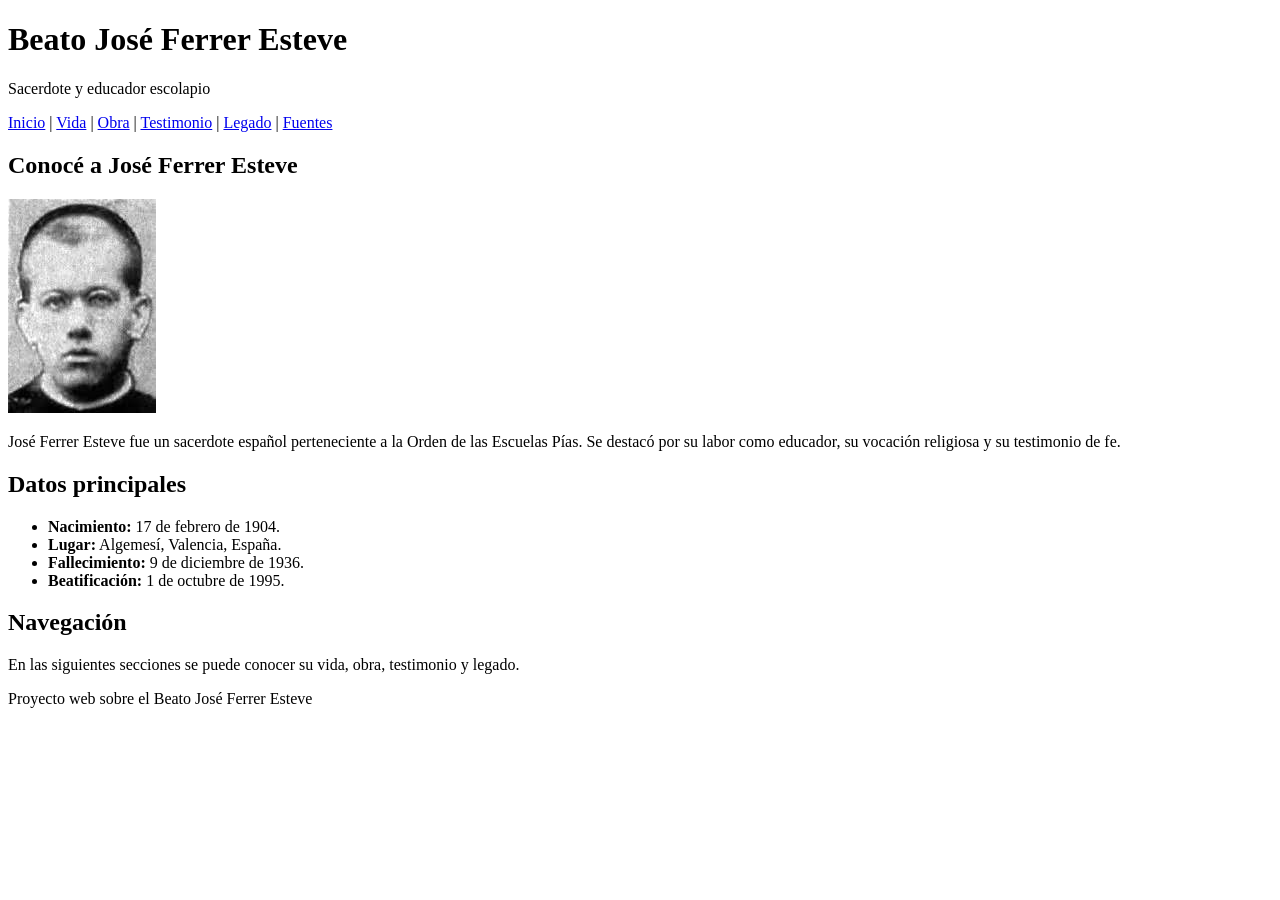
==== index.html @ 9f301a45 "Add files via upload" ====
<!DOCTYPE html>
<html lang="es">
<head>
    <meta charset="UTF-8">
    <meta name="viewport" content="width=device-width, initial-scale=1.0">
    <title>Inicio | Beato José Ferrer Esteve</title>
</head>
<body>
<header>
    <h1>Beato José Ferrer Esteve</h1>
    <p>Sacerdote y educador escolapio</p>
    <nav>
        <a href="index.html">Inicio</a> |
        <a href="pages/vida.html">Vida</a> |
        <a href="pages/obra.html">Obra</a> |
        <a href="pages/testimonio.html">Testimonio</a> |
        <a href="pages/legado.html">Legado</a> |
        <a href="pages/fuentes.html">Fuentes</a>
    </nav>
</header>
<main>

<section>
    <h2>Conocé a José Ferrer Esteve</h2>
    <img src="img/jose-ferrer-placeholder.jfif" alt="Imagen del Beato José Ferrer Esteve">
    <p>José Ferrer Esteve fue un sacerdote español perteneciente a la Orden de las Escuelas Pías. Se destacó por su labor como educador, su vocación religiosa y su testimonio de fe.</p>
</section>

<section>
    <h2>Datos principales</h2>
    <ul>
        <li><strong>Nacimiento:</strong> 17 de febrero de 1904.</li>
        <li><strong>Lugar:</strong> Algemesí, Valencia, España.</li>
        <li><strong>Fallecimiento:</strong> 9 de diciembre de 1936.</li>
        <li><strong>Beatificación:</strong> 1 de octubre de 1995.</li>
    </ul>
</section>

<section>
    <h2>Navegación</h2>
    <p>En las siguientes secciones se puede conocer su vida, obra, testimonio y legado.</p>
</section>

</main>
<footer>
    <p>Proyecto web sobre el Beato José Ferrer Esteve</p>
</footer>
</body>
</html>
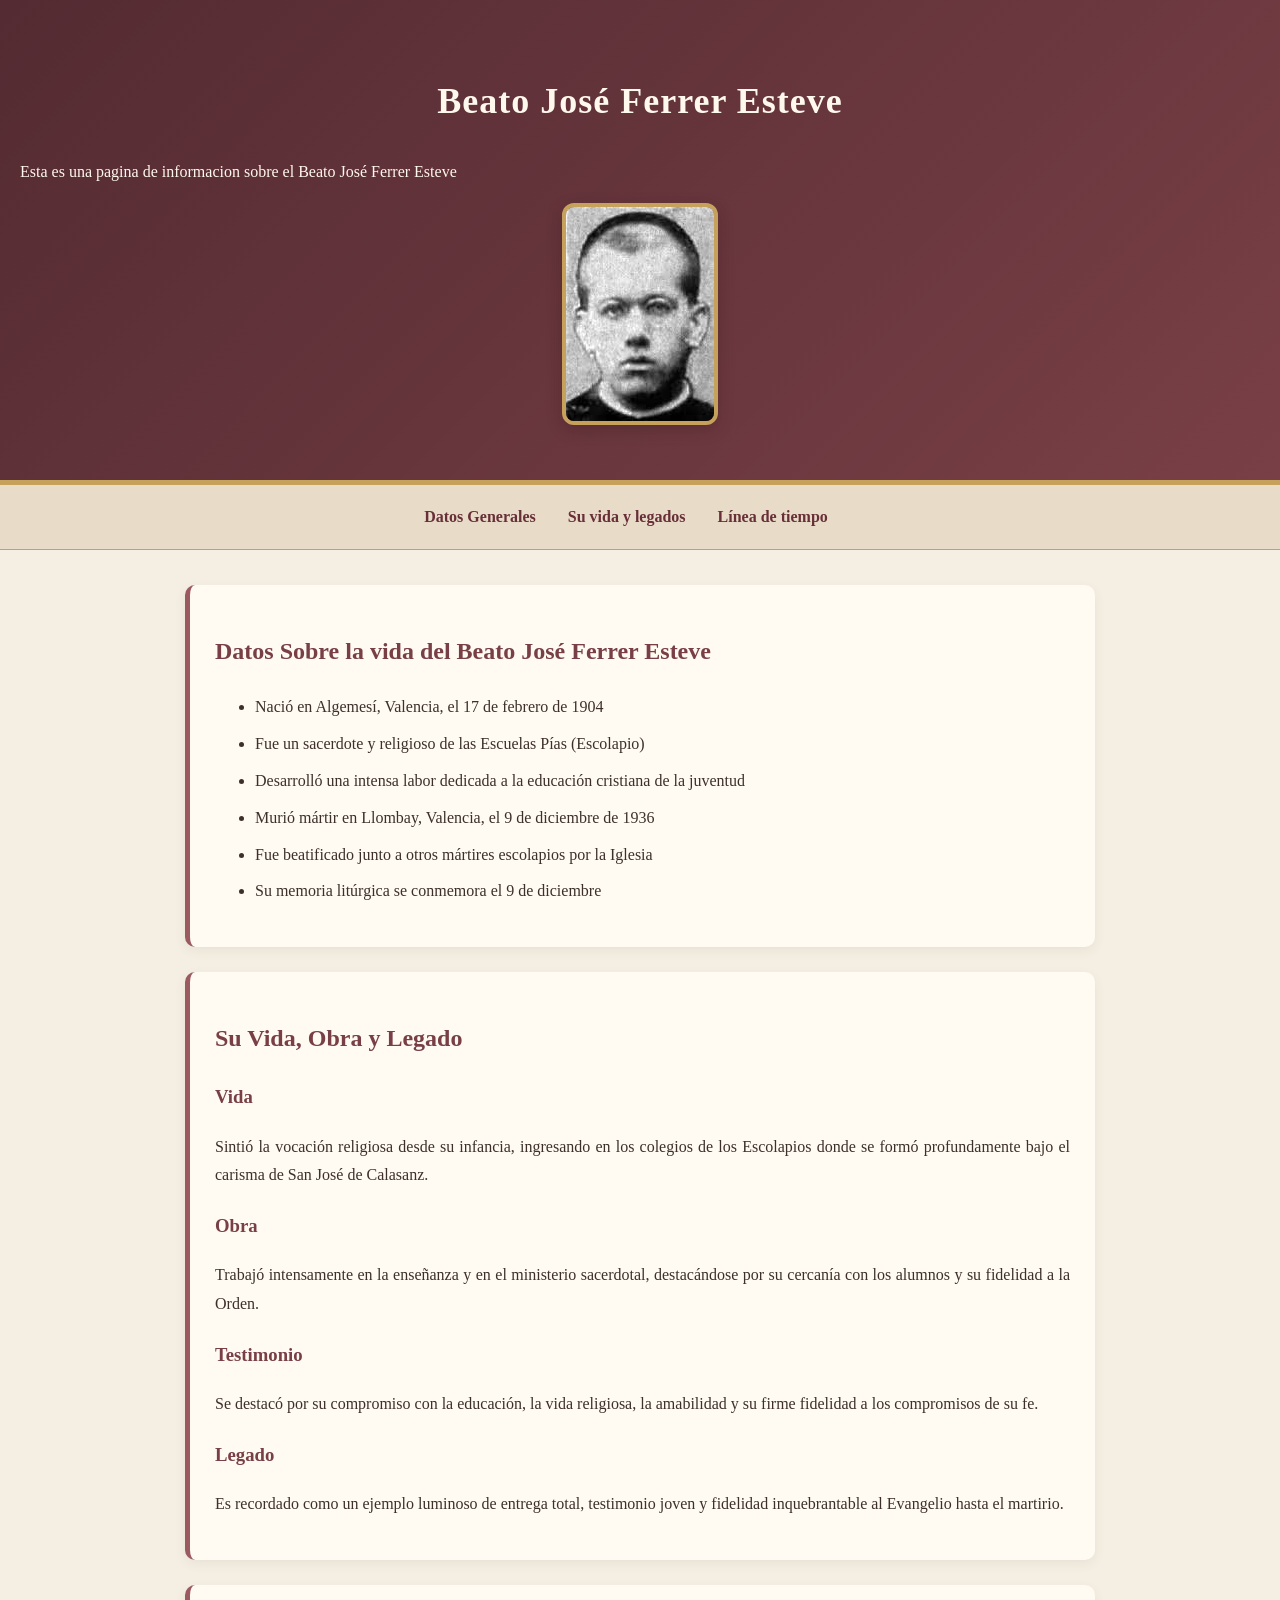
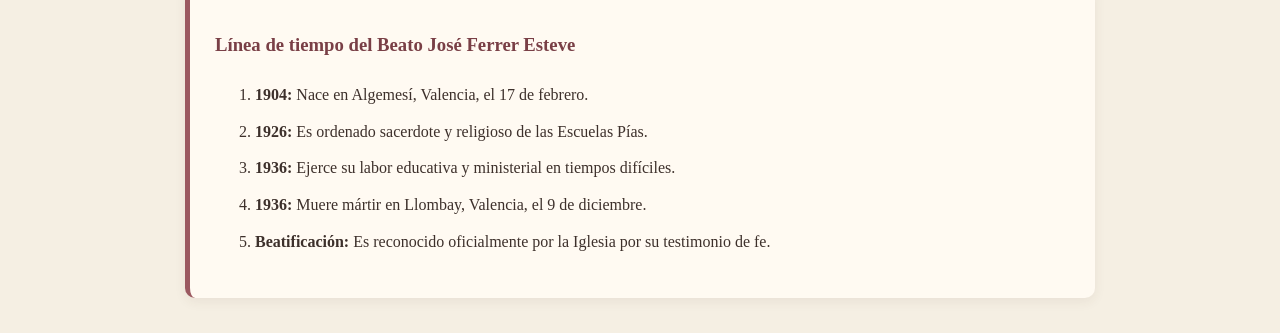
==== commit 02d7bb4c: "Add files via upload" ====
--- a/index.html
+++ b/index.html
@@ -1,49 +1,65 @@
 <!DOCTYPE html>
-<html lang="es">
+<html lang="en">
 <head>
     <meta charset="UTF-8">
+    <meta http-equiv="X-UA-Compatible" content="IE=edge">
     <meta name="viewport" content="width=device-width, initial-scale=1.0">
-    <title>Inicio | Beato José Ferrer Esteve</title>
+    <link rel="stylesheet" href="css/estilos.css">
+    <title>Beato José Ferrer Esteve</title>
 </head>
 <body>
-<header>
-    <h1>Beato José Ferrer Esteve</h1>
-    <p>Sacerdote y educador escolapio</p>
+    <header>
+        <h1>Beato José Ferrer Esteve</h1>
+        <p>Esta es una pagina de informacion sobre el Beato José Ferrer Esteve</p>
+        <img src="img/jose-ferrer-placeholder.jfif" alt="Beato José Ferrer Esteve">
+    </header>
     <nav>
-        <a href="index.html">Inicio</a> |
-        <a href="pages/vida.html">Vida</a> |
-        <a href="pages/obra.html">Obra</a> |
-        <a href="pages/testimonio.html">Testimonio</a> |
-        <a href="pages/legado.html">Legado</a> |
-        <a href="pages/fuentes.html">Fuentes</a>
+        <a href="#vida">Datos Generales</a>
+        <a href="#legado">Su vida y legados</a>
+        <a href="#linea-tiempo">Línea de tiempo</a>
+        <a href=""></a>
     </nav>
-</header>
-<main>
-
-<section>
-    <h2>Conocé a José Ferrer Esteve</h2>
-    <img src="img/jose-ferrer-placeholder.jfif" alt="Imagen del Beato José Ferrer Esteve">
-    <p>José Ferrer Esteve fue un sacerdote español perteneciente a la Orden de las Escuelas Pías. Se destacó por su labor como educador, su vocación religiosa y su testimonio de fe.</p>
-</section>
-
-<section>
-    <h2>Datos principales</h2>
-    <ul>
-        <li><strong>Nacimiento:</strong> 17 de febrero de 1904.</li>
-        <li><strong>Lugar:</strong> Algemesí, Valencia, España.</li>
-        <li><strong>Fallecimiento:</strong> 9 de diciembre de 1936.</li>
-        <li><strong>Beatificación:</strong> 1 de octubre de 1995.</li>
-    </ul>
-</section>
-
-<section>
-    <h2>Navegación</h2>
-    <p>En las siguientes secciones se puede conocer su vida, obra, testimonio y legado.</p>
-</section>
-
-</main>
-<footer>
-    <p>Proyecto web sobre el Beato José Ferrer Esteve</p>
-</footer>
+    <main>
+        <section class="vida">
+            <h2>Datos Sobre la vida del Beato José Ferrer Esteve</h2>
+            <ul>
+                <li>Nació en Algemesí, Valencia, el 17 de febrero de 1904</li>
+                <li>Fue un sacerdote y religioso de las Escuelas Pías (Escolapio)</li>
+                <li>Desarrolló una intensa labor dedicada a la educación cristiana de la juventud</li>
+                <li>Murió mártir en Llombay, Valencia, el 9 de diciembre de 1936</li>
+                <li>Fue beatificado junto a otros mártires escolapios por la Iglesia</li>
+                <li>Su memoria litúrgica se conmemora el 9 de diciembre</li>
+            </ul>
+        </section>
+        <section class="legado">
+            <h2>Su Vida, Obra y Legado</h2>
+            <div>
+                <h3>Vida</h3>
+                <p>Sintió la vocación religiosa desde su infancia, ingresando en los colegios de los Escolapios donde se formó profundamente bajo el carisma de San José de Calasanz.</p>
+            </div>
+            <div>
+                <h3>Obra</h3>
+                <p>Trabajó intensamente en la enseñanza y en el ministerio sacerdotal, destacándose por su cercanía con los alumnos y su fidelidad a la Orden.</p>
+            </div>
+            <div>
+                <h3>Testimonio</h3>
+                <p>Se destacó por su compromiso con la educación, la vida religiosa, la amabilidad y su firme fidelidad a los compromisos de su fe.</p>
+            </div>
+            <div>
+                <h3>Legado</h3>
+                <p>Es recordado como un ejemplo luminoso de entrega total, testimonio joven y fidelidad inquebrantable al Evangelio hasta el martirio.</p>
+            </div>
+        </section>
+        <section id="linea-tiempo">
+            <h3>Línea de tiempo del Beato José Ferrer Esteve</h3>
+            <ol>
+                <li><strong>1904:</strong> Nace en Algemesí, Valencia, el 17 de febrero.</li>
+                <li><strong>1926:</strong> Es ordenado sacerdote y religioso de las Escuelas Pías.</li>
+                <li><strong>1936:</strong> Ejerce su labor educativa y ministerial en tiempos difíciles.</li>
+                <li><strong>1936:</strong> Muere mártir en Llombay, Valencia, el 9 de diciembre.</li>
+                <li><strong>Beatificación:</strong> Es reconocido oficialmente por la Iglesia por su testimonio de fe.</li>
+            </ol>
+        </section>
+    </main>
 </body>
-</html>
+</html>
--- a/css/estilos.css
+++ b/css/estilos.css
@@ -0,0 +1,122 @@
+
+* {
+    box-sizing: border-box;
+}
+
+body {
+    margin: 0;
+    font-family: Georgia, "Times New Roman", serif;
+    background-color: #f5efe3;
+    color: #3d302b;
+    line-height: 1.8;
+}
+
+header {
+    background: linear-gradient(135deg, #542b32, #793f46);
+    color: #fff8ed;
+    text-align: center;
+    padding: 45px 20px;
+    border-bottom: 5px solid #c6a15b;
+}
+
+header h1 {
+    color: #fff8ed;
+    font-size: 36px;
+    letter-spacing: 1px;
+}
+
+header img {
+    max-width: 230px;
+    height: auto;
+    border: 4px solid #c6a15b;
+    border-radius: 12px;
+    box-shadow: 0 5px 15px #2c171744;
+}
+
+nav {
+    background-color: #e8dcc8;
+    padding: 18px;
+    text-align: center;
+    border-bottom: 1px solid #c6a15b;
+}
+
+nav a {
+    color: #682f38;
+    text-decoration: none;
+    font-weight: bold;
+    margin: 0 14px;
+    transition: color 0.3s;
+}
+
+nav a:hover {
+    color: #b18a43;
+    text-decoration: underline;
+}
+
+main {
+    max-width: 950px;
+    margin: 35px auto;
+    padding: 0 20px;
+}
+
+section {
+    background-color: #fffaf2;
+    padding: 25px;
+    margin-bottom: 25px;
+    border-radius: 10px;
+    border-left: 5px solid #9b5960;
+    box-shadow: 0 4px 12px #54352a12;
+}
+
+h2, h3 {
+    color: #793f46;
+}
+
+p {
+    text-align: justify;
+}
+
+li {
+    margin-bottom: 8px;
+}
+
+a {
+    color: #793f46;
+}
+
+img {
+    max-width: 100%;
+}
+
+footer {
+    background-color: #542b32;
+    color: #fff8ed;
+    text-align: center;
+    padding: 28px 15px;
+    margin-top: 40px;
+    border-top: 5px solid #c6a15b;
+}
+
+footer p {
+    text-align: center;
+    margin: 5px;
+}
+
+@media (max-width: 600px) {
+    header h1 {
+        font-size: 28px;
+    }
+
+    nav a {
+        display: inline-block;
+        margin: 6px;
+    }
+
+    main {
+        padding: 0 12px;
+    }
+
+    section {
+        padding: 18px;
+    }
+}
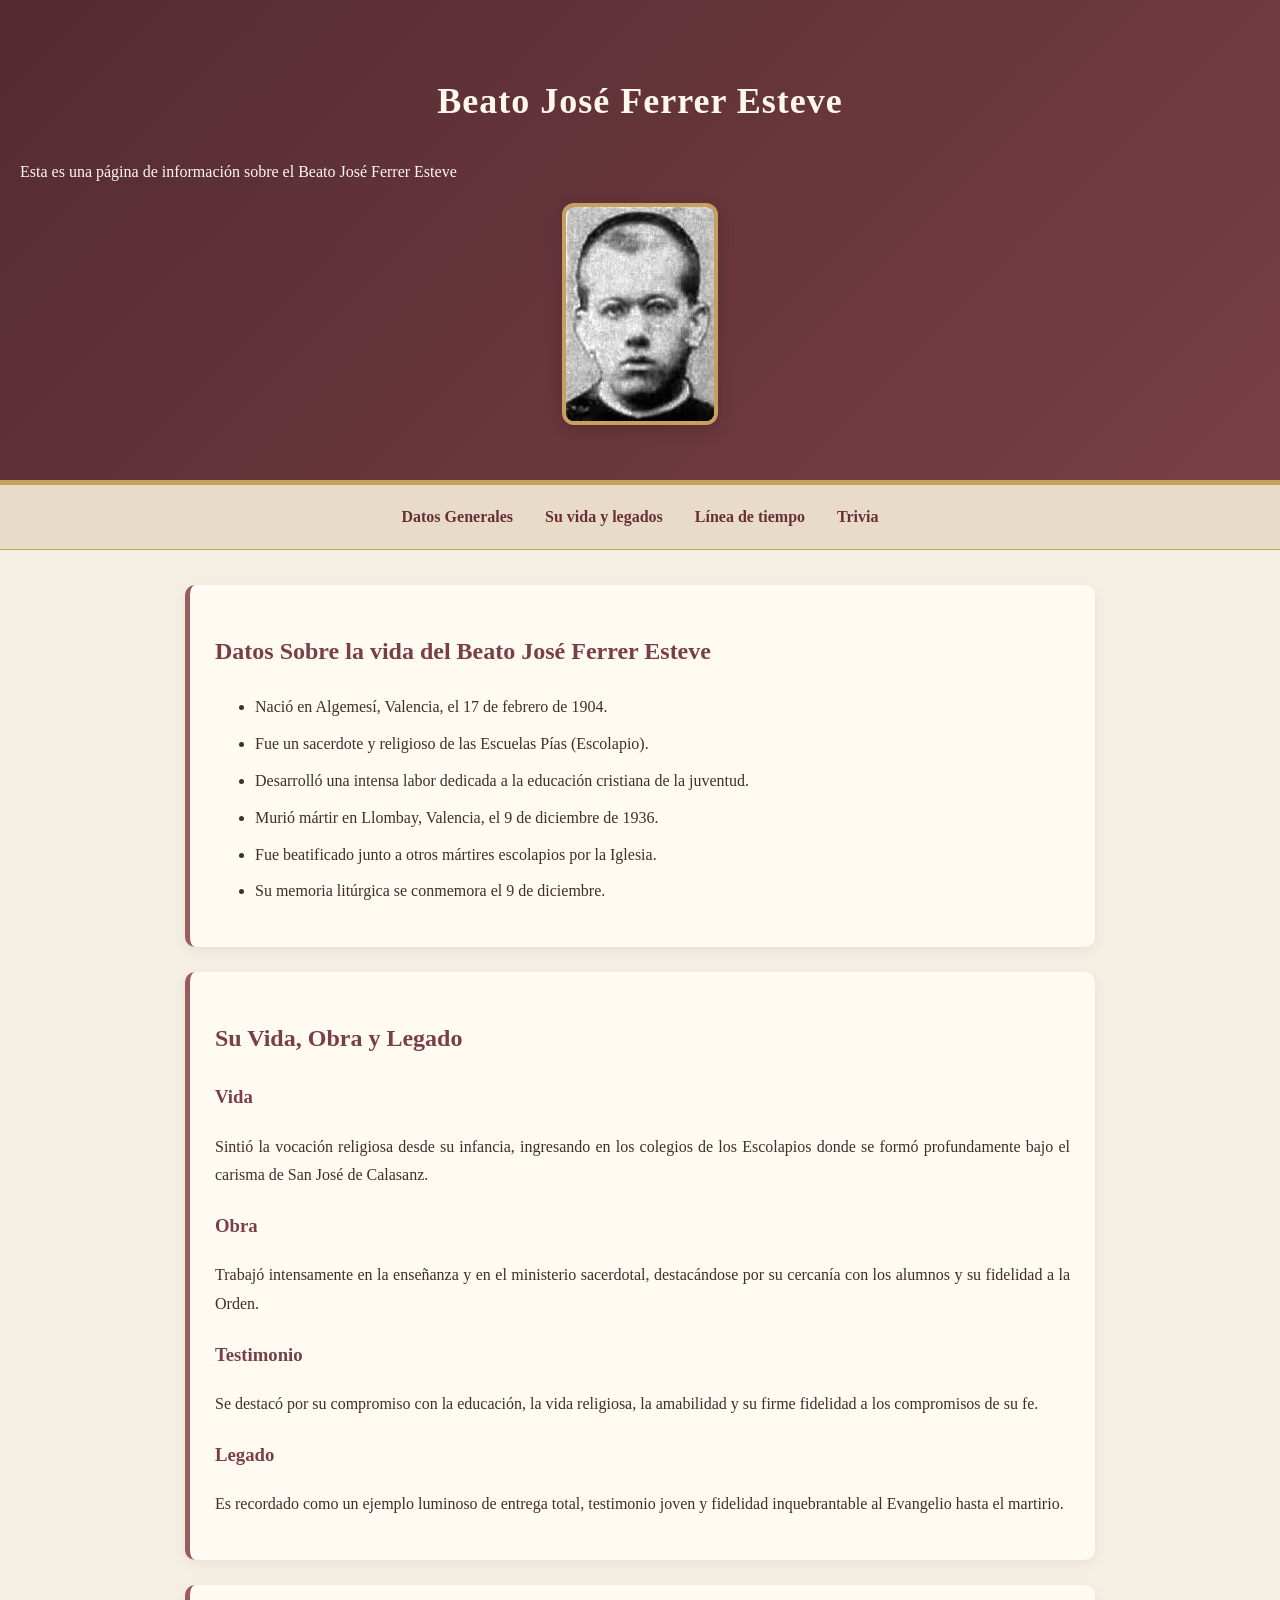
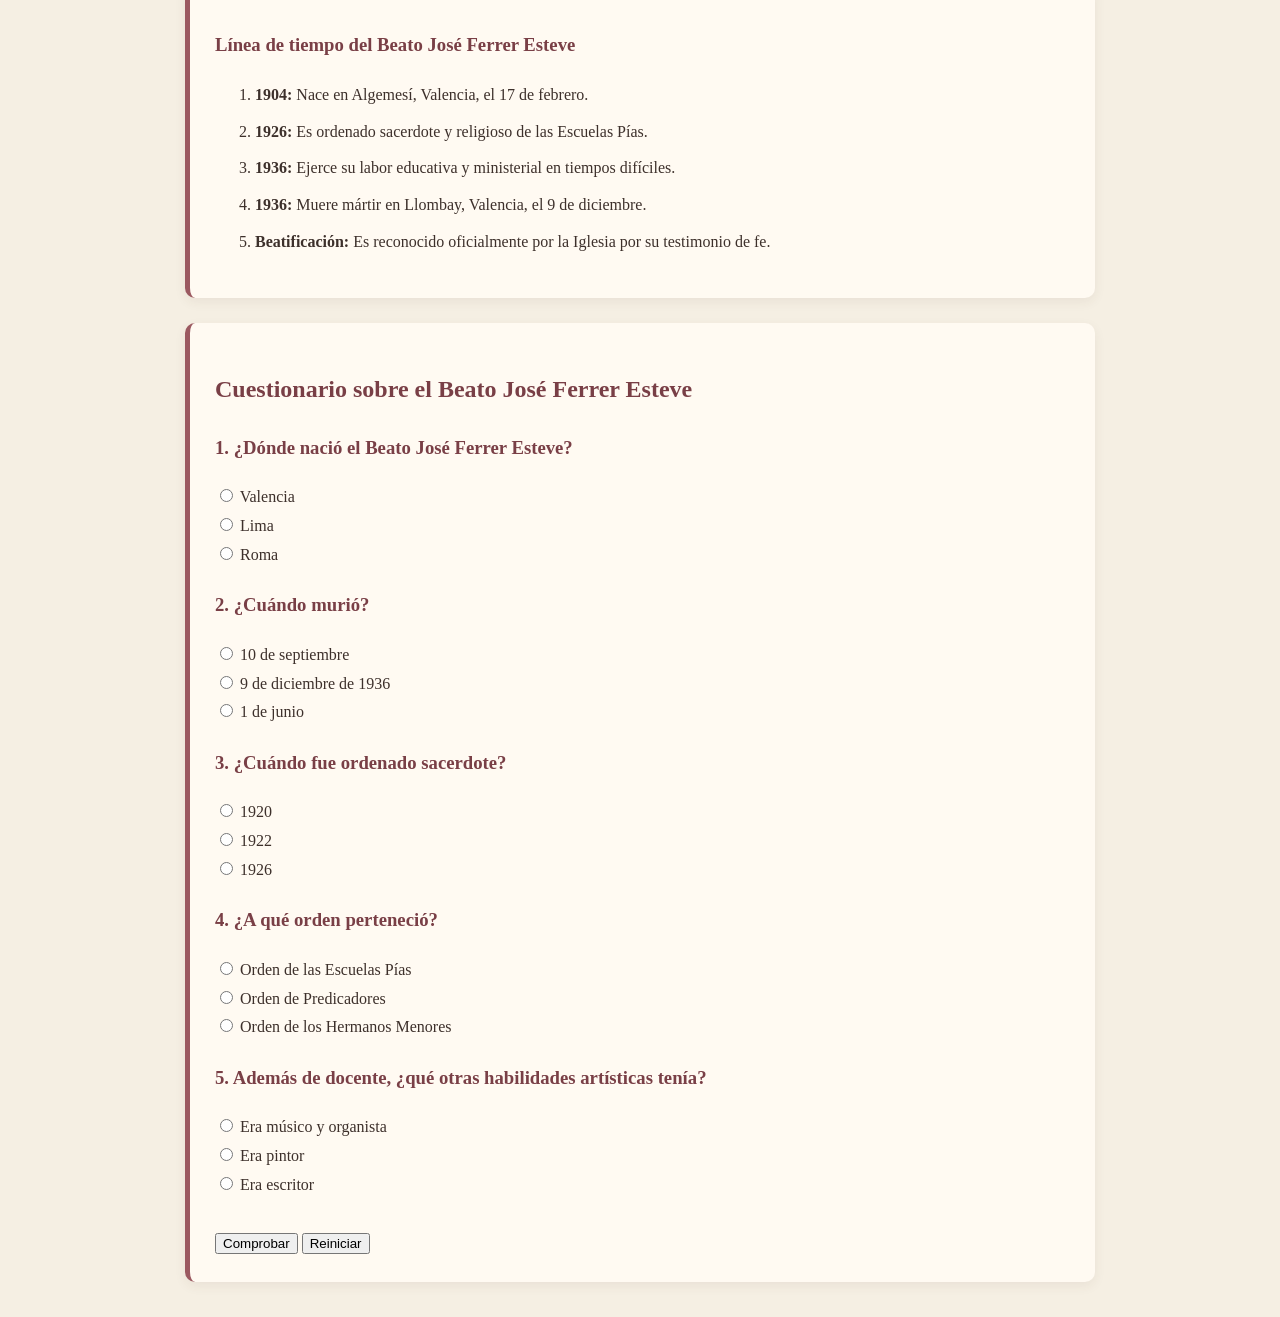
==== commit a065ac44: "Add files via upload" ====
--- a/index.html
+++ b/index.html
@@ -1,5 +1,6 @@
+
 <!DOCTYPE html>
-<html lang="en">
+<html lang="es">
 <head>
     <meta charset="UTF-8">
     <meta http-equiv="X-UA-Compatible" content="IE=edge">
@@ -8,50 +9,62 @@
     <title>Beato José Ferrer Esteve</title>
 </head>
 <body>
+
     <header>
         <h1>Beato José Ferrer Esteve</h1>
-        <p>Esta es una pagina de informacion sobre el Beato José Ferrer Esteve</p>
+        <p>Esta es una página de información sobre el Beato José Ferrer Esteve</p>
         <img src="img/jose-ferrer-placeholder.jfif" alt="Beato José Ferrer Esteve">
     </header>
+
     <nav>
         <a href="#vida">Datos Generales</a>
         <a href="#legado">Su vida y legados</a>
         <a href="#linea-tiempo">Línea de tiempo</a>
-        <a href=""></a>
+        <a href="#cuestionario">Trivia</a>
     </nav>
+
     <main>
-        <section class="vida">
+
+        <section class="vida" id="vida">
             <h2>Datos Sobre la vida del Beato José Ferrer Esteve</h2>
+
             <ul>
-                <li>Nació en Algemesí, Valencia, el 17 de febrero de 1904</li>
-                <li>Fue un sacerdote y religioso de las Escuelas Pías (Escolapio)</li>
-                <li>Desarrolló una intensa labor dedicada a la educación cristiana de la juventud</li>
-                <li>Murió mártir en Llombay, Valencia, el 9 de diciembre de 1936</li>
-                <li>Fue beatificado junto a otros mártires escolapios por la Iglesia</li>
-                <li>Su memoria litúrgica se conmemora el 9 de diciembre</li>
+                <li>Nació en Algemesí, Valencia, el 17 de febrero de 1904.</li>
+                <li>Fue un sacerdote y religioso de las Escuelas Pías (Escolapio).</li>
+                <li>Desarrolló una intensa labor dedicada a la educación cristiana de la juventud.</li>
+                <li>Murió mártir en Llombay, Valencia, el 9 de diciembre de 1936.</li>
+                <li>Fue beatificado junto a otros mártires escolapios por la Iglesia.</li>
+                <li>Su memoria litúrgica se conmemora el 9 de diciembre.</li>
             </ul>
         </section>
-        <section class="legado">
+
+        <section class="legado" id="legado">
             <h2>Su Vida, Obra y Legado</h2>
+
             <div>
                 <h3>Vida</h3>
                 <p>Sintió la vocación religiosa desde su infancia, ingresando en los colegios de los Escolapios donde se formó profundamente bajo el carisma de San José de Calasanz.</p>
             </div>
+
             <div>
                 <h3>Obra</h3>
                 <p>Trabajó intensamente en la enseñanza y en el ministerio sacerdotal, destacándose por su cercanía con los alumnos y su fidelidad a la Orden.</p>
             </div>
+
             <div>
                 <h3>Testimonio</h3>
                 <p>Se destacó por su compromiso con la educación, la vida religiosa, la amabilidad y su firme fidelidad a los compromisos de su fe.</p>
             </div>
+
             <div>
                 <h3>Legado</h3>
                 <p>Es recordado como un ejemplo luminoso de entrega total, testimonio joven y fidelidad inquebrantable al Evangelio hasta el martirio.</p>
             </div>
         </section>
+
         <section id="linea-tiempo">
             <h3>Línea de tiempo del Beato José Ferrer Esteve</h3>
+
             <ol>
                 <li><strong>1904:</strong> Nace en Algemesí, Valencia, el 17 de febrero.</li>
                 <li><strong>1926:</strong> Es ordenado sacerdote y religioso de las Escuelas Pías.</li>
@@ -60,6 +73,49 @@
                 <li><strong>Beatificación:</strong> Es reconocido oficialmente por la Iglesia por su testimonio de fe.</li>
             </ol>
         </section>
+
+        <!-- CUESTIONARIO -->
+        <section id="cuestionario">
+
+            <h2>Cuestionario sobre el Beato José Ferrer Esteve</h2>
+
+            <h3>1. ¿Dónde nació el Beato José Ferrer Esteve?</h3>
+            <input type="radio" name="p1" value="a"> Valencia<br>
+            <input type="radio" name="p1" value="b"> Lima<br>
+            <input type="radio" name="p1" value="c"> Roma<br>
+
+            <h3>2. ¿Cuándo murió?</h3>
+            <input type="radio" name="p2" value="a"> 10 de septiembre<br>
+            <input type="radio" name="p2" value="b"> 9 de diciembre de 1936<br>
+            <input type="radio" name="p2" value="c"> 1 de junio<br>
+
+            <h3>3. ¿Cuándo fue ordenado sacerdote?</h3>
+            <input type="radio" name="p3" value="a"> 1920<br>
+            <input type="radio" name="p3" value="b"> 1922<br>
+            <input type="radio" name="p3" value="c"> 1926<br>
+
+            <h3>4. ¿A qué orden perteneció?</h3>
+            <input type="radio" name="p4" value="a"> Orden de las Escuelas Pías<br>
+            <input type="radio" name="p4" value="b"> Orden de Predicadores<br>
+            <input type="radio" name="p4" value="c"> Orden de los Hermanos Menores<br>
+
+            <h3>5. Además de docente, ¿qué otras habilidades artísticas tenía?</h3>
+            <input type="radio" name="p5" value="a"> Era músico y organista<br>
+            <input type="radio" name="p5" value="b"> Era pintor<br>
+            <input type="radio" name="p5" value="c"> Era escritor<br>
+
+            <br>
+
+            <button id="comprobar" type="button">Comprobar</button>
+            <button id="reiniciar" type="button">Reiniciar</button>
+
+            <div id="resultado"></div>
+
+        </section>
+
     </main>
+
+    <script src="js/javascript3.js"></script>
+
 </body>
-</html>+</html>
